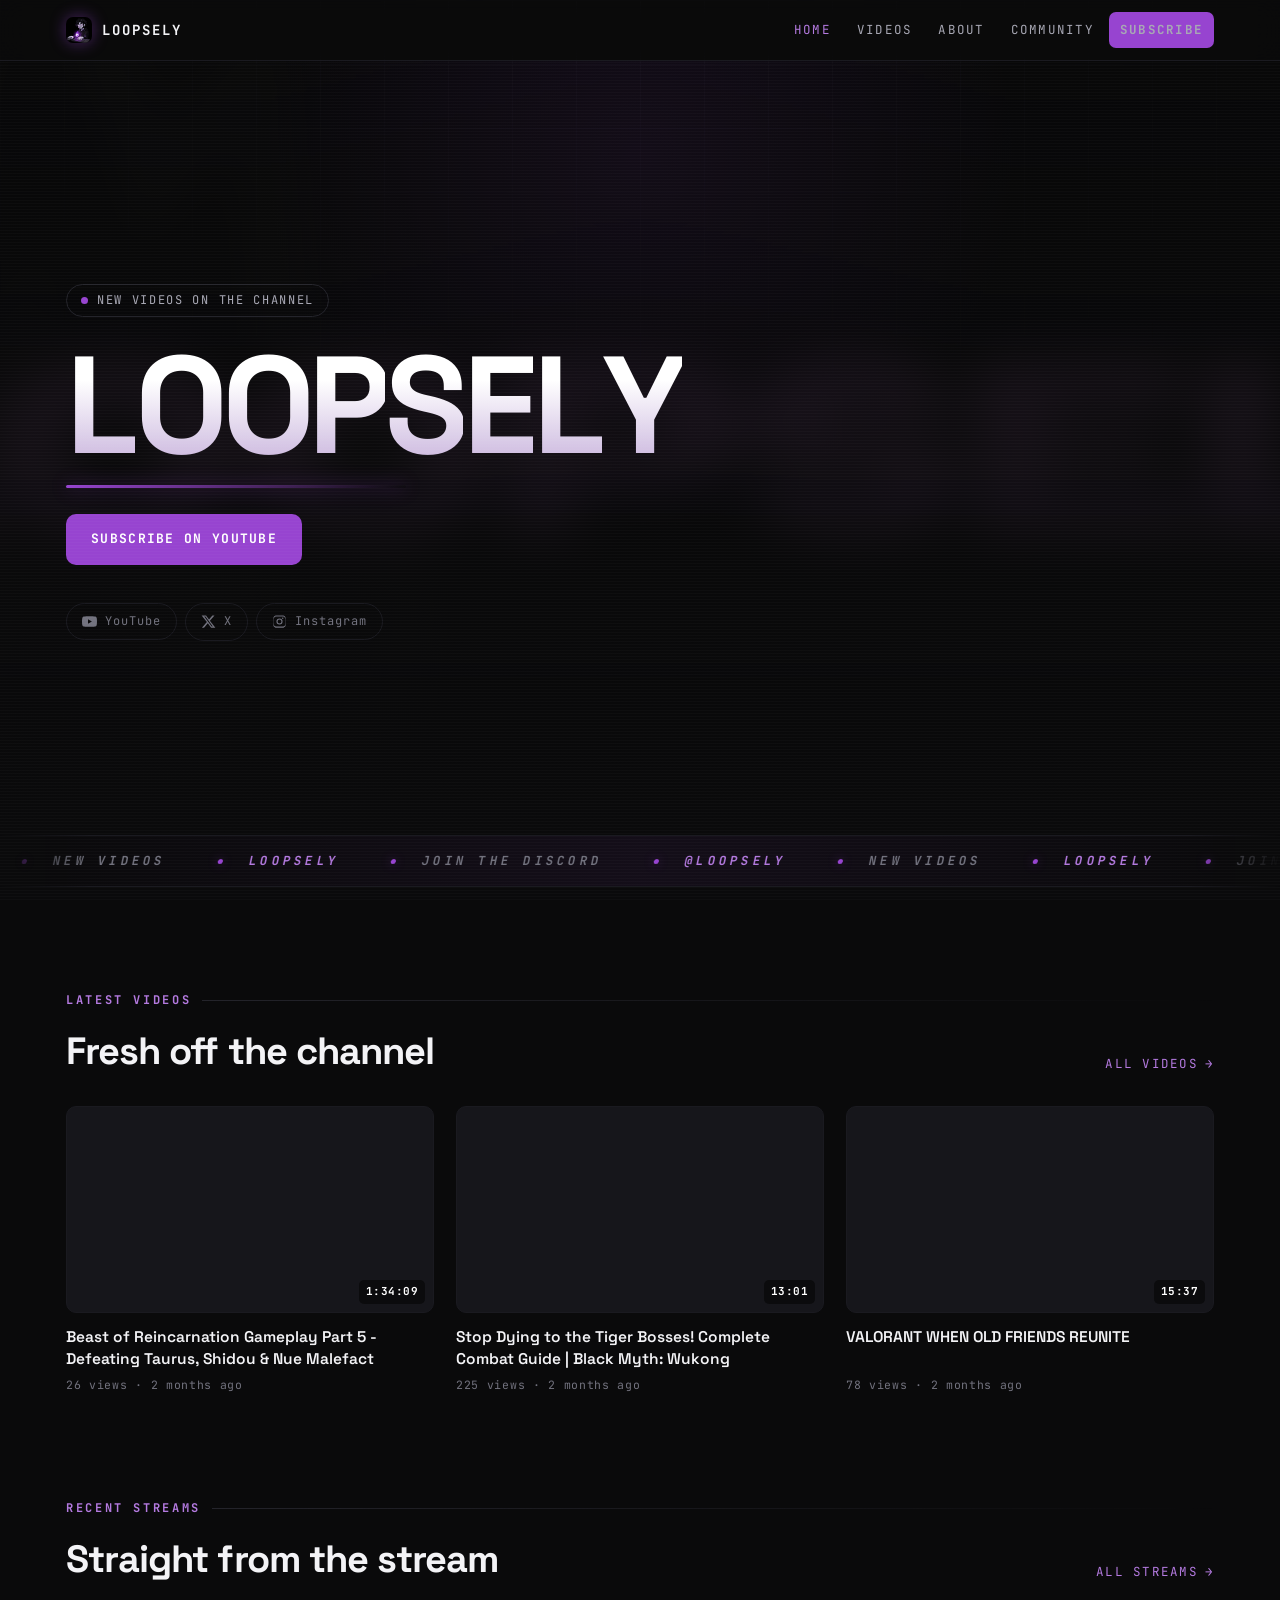
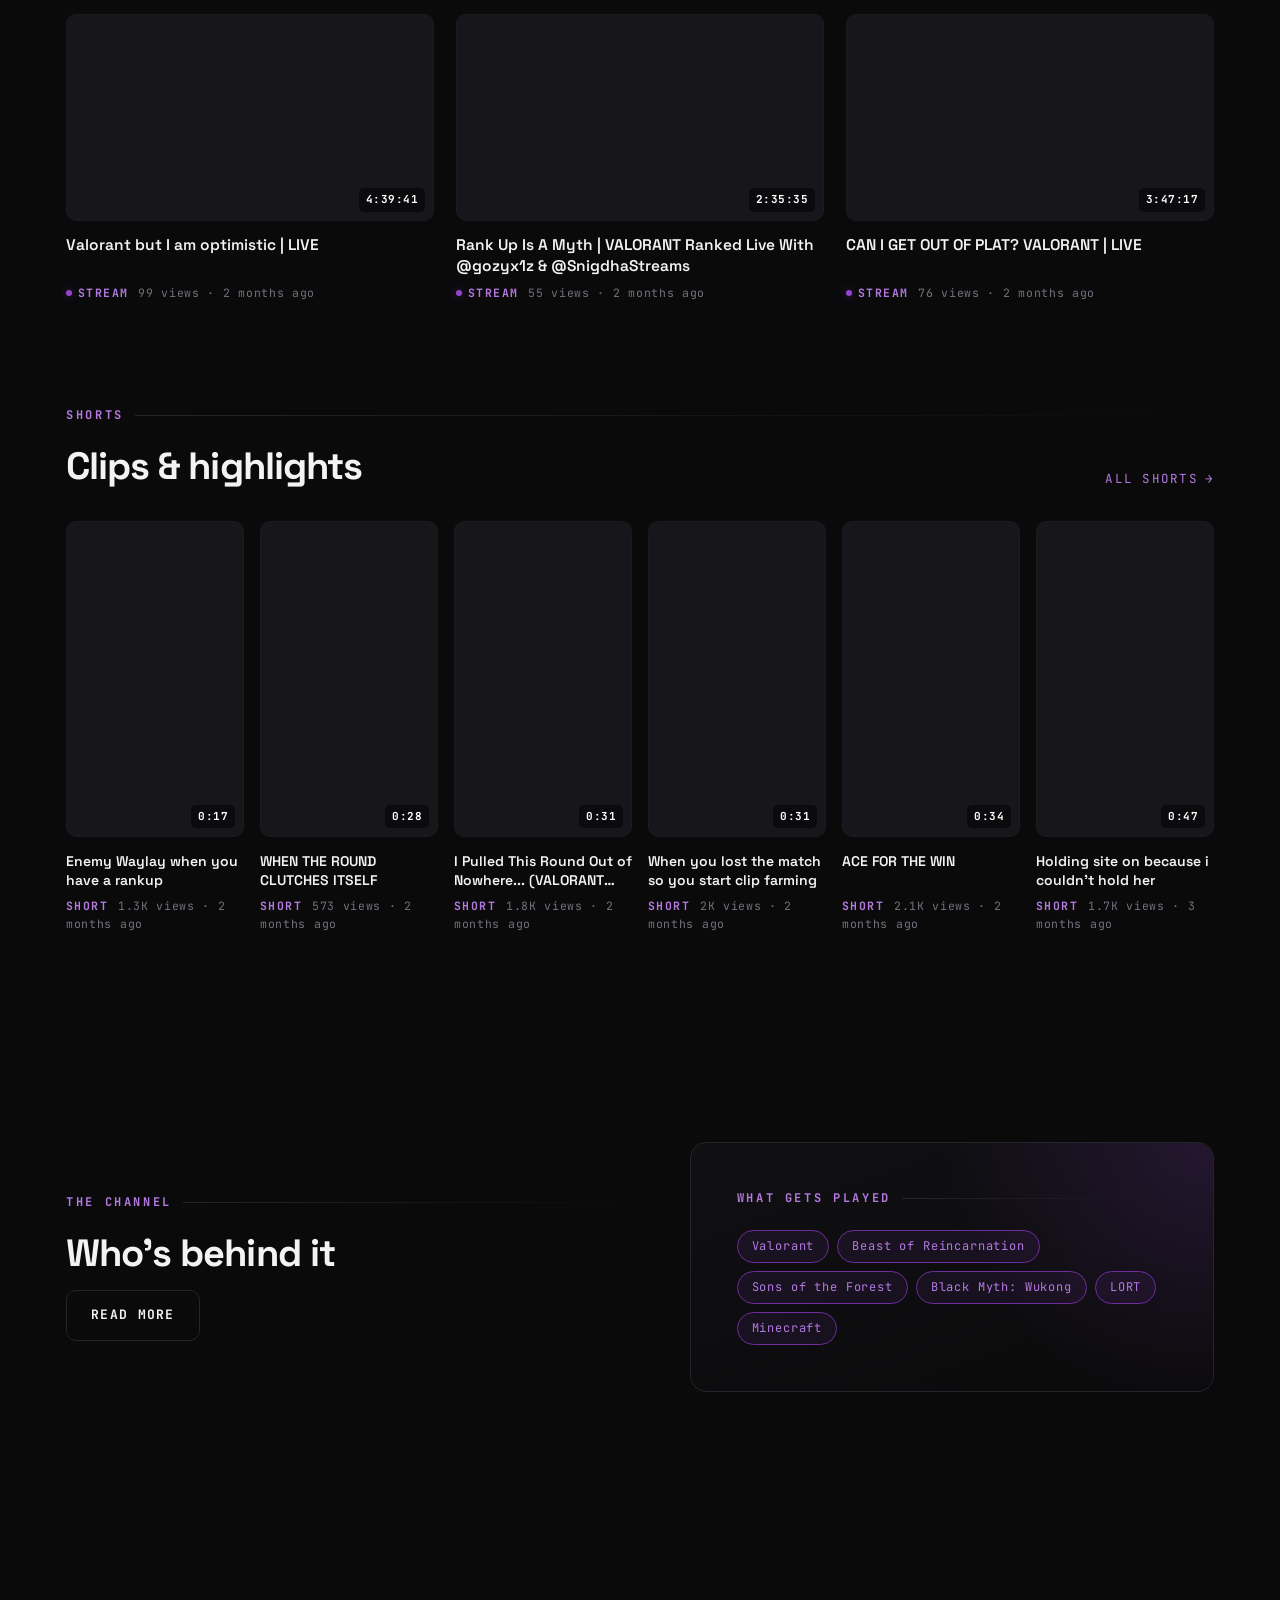
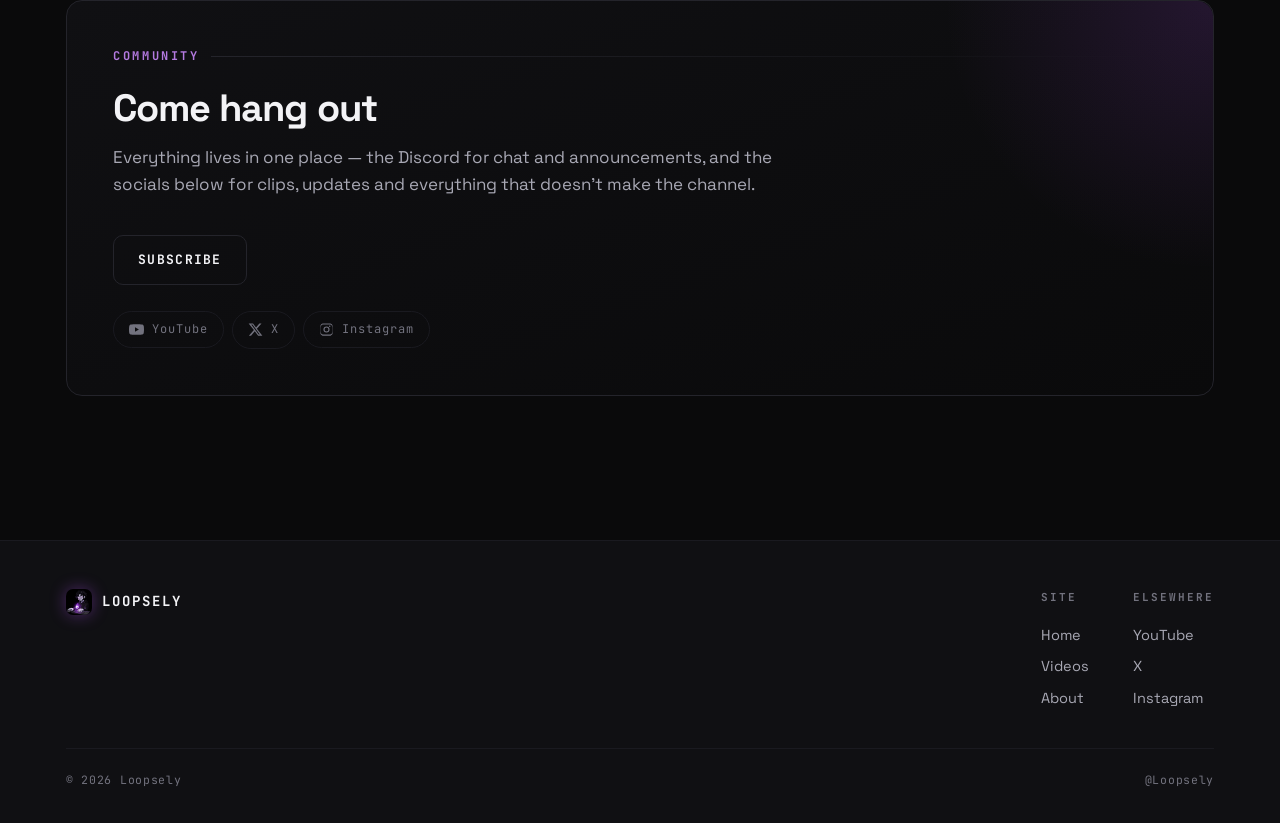
==== index.html @ a68c4926 "Initial site: Loopsely creator homepage Static GitHub Pages site for the Loopsely YouTube channel. P" ====
<!doctype html>
<html lang="en">
<head>
<script>(function(r){r.classList.add("js");try{if(!sessionStorage.getItem("booted")&&!matchMedia("(prefers-reduced-motion: reduce)").matches){r.classList.add("booting");setTimeout(function(){r.classList.remove("booting")},3500);}}catch(e){}})(document.documentElement);</script>
<meta charset="utf-8">
<meta name="viewport" content="width=device-width, initial-scale=1">
<title>Loopsely</title>
<meta name="description" content="Official home of Loopsely - videos, Discord, and everything else in one place.">
<meta name="theme-color" content="#0a0a0b">

<meta property="og:type" content="website">
<meta property="og:title" content="Loopsely">
<meta property="og:description" content="Official home of Loopsely - videos, Discord, and everything else in one place.">
<meta property="og:image" content="assets/img/og.jpg">
<meta name="twitter:card" content="summary_large_image">
<meta name="twitter:site" content="@loopsely">

<link rel="icon" href="assets/img/logo.jpg">
<link rel="preconnect" href="https://fonts.googleapis.com">
<link rel="preconnect" href="https://fonts.gstatic.com" crossorigin>
<link rel="stylesheet" href="https://fonts.googleapis.com/css2?family=JetBrains+Mono:wght@400;700&family=Space+Grotesk:wght@400;500;700&display=swap">
<link rel="stylesheet" href="assets/css/style.css">
<link rel="stylesheet" href="assets/css/motion.css">
</head>
<body>

<a class="skip" href="#main">Skip to content</a>
<div class="progress" aria-hidden="true"></div>
<div class="noise" aria-hidden="true"></div>
<div class="grid-bg" aria-hidden="true"></div>

<header class="nav">
  <div class="nav-in">
    <a class="brand" href="index.html">
      <span class="brand-mark" data-logo="assets/img/logo" aria-hidden="true"></span>
      <span data-site="name">Loopsely</span>
    </a>
    <button class="nav-toggle" aria-expanded="false" aria-controls="navlinks">MENU</button>
    <nav class="nav-links" id="navlinks" aria-label="Main">
      <a href="index.html" aria-current="page">Home</a>
      <a href="videos.html">Videos</a>
      <a href="about.html">About</a>
      <a href="#community">Community</a>
      <a class="nav-cta" data-site="links.youtube" href="#" target="_blank" rel="noopener">Subscribe</a>
    </nav>
  </div>
</header>

<main id="main">

  <!-- ================= HERO ================= -->
  <section class="hero">
    <div class="hero-bg" data-banner="assets/img/banner" aria-hidden="true"></div>
    <div class="hero-glow" aria-hidden="true"></div>
    <div class="wrap hero-in">
      <p class="status"><span class="dot" aria-hidden="true"></span> New videos on the channel</p>
      <h1 class="wordmark" data-site="name">Loopsely</h1>
      <div class="wordmark-rule" aria-hidden="true"></div>
      <p class="hero-tag" data-site="tagline"></p>

      <div class="btn-row">
        <a class="btn btn-fill" data-site="links.youtube" href="#" target="_blank" rel="noopener">Subscribe on YouTube</a>
        <a class="btn btn-ghost" data-site="links.discord" href="#" target="_blank" rel="noopener" data-needs-discord>Join the Discord</a>
      </div>

      <div class="socials" data-socials aria-label="Social links"></div>
    </div>
  </section>

  <!-- ================= TICKER ================= -->
  <div class="marquee" data-marquee></div>

  <!-- ================= SHELVES ================= -->
  <section id="videos" class="rv">
    <div class="wrap">
      <p class="eyebrow">Latest videos</p>
      <div class="sec-head">
        <h2>Fresh off the channel</h2>
        <a class="link-more" href="videos.html#videos">All videos <span>&rarr;</span></a>
      </div>
      <div class="vgrid" data-videos data-type="video" data-limit="3"></div>
    </div>
  </section>

  <section id="streams" class="rv shelf">
    <div class="wrap">
      <p class="eyebrow">Recent streams</p>
      <div class="sec-head">
        <h2>Straight from the stream</h2>
        <a class="link-more" href="videos.html#streams">All streams <span>&rarr;</span></a>
      </div>
      <div class="vgrid" data-videos data-type="live" data-limit="3"></div>
    </div>
  </section>

  <section id="shorts" class="rv shelf">
    <div class="wrap">
      <p class="eyebrow">Shorts</p>
      <div class="sec-head">
        <h2>Clips &amp; highlights</h2>
        <a class="link-more" href="videos.html#shorts">All shorts <span>&rarr;</span></a>
      </div>
      <div class="vgrid tall" data-videos data-type="short" data-limit="6"></div>
    </div>
  </section>

  <!-- ================= ABOUT TEASER ================= -->
  <section id="about" class="rv">
    <div class="wrap two-col">
      <div>
        <p class="eyebrow">The channel</p>
        <h2>Who&rsquo;s behind it</h2>
        <p class="lede" data-site="blurb"></p>
        <a class="btn btn-ghost" href="about.html">Read more</a>
      </div>
      <div class="panel" data-games-section>
        <p class="eyebrow">What gets played</p>
        <ul class="tags" data-games></ul>
      </div>
    </div>
  </section>

  <!-- ================= COMMUNITY ================= -->
  <section id="community" class="rv">
    <div class="wrap">
      <div class="panel">
        <p class="eyebrow">Community</p>
        <h2>Come hang out</h2>
        <p class="lede">
          Everything lives in one place &mdash; the Discord for chat and announcements,
          and the socials below for clips, updates and everything that doesn&rsquo;t make the channel.
        </p>
        <div class="btn-row" style="margin-bottom:26px">
          <a class="btn btn-fill" data-site="links.discord" href="#" target="_blank" rel="noopener" data-needs-discord>Join the Discord</a>
          <a class="btn btn-ghost" data-site="links.youtube" href="#" target="_blank" rel="noopener">Subscribe</a>
        </div>
        <div class="socials" data-socials aria-label="Social links"></div>
      </div>
    </div>
  </section>

  <!-- ================= BUSINESS ================= -->
  <section id="contact" class="rv" data-needs-email>
    <div class="wrap">
      <p class="eyebrow">Business</p>
      <h2>Work together</h2>
      <p class="lede">
        For sponsorships, brand partnerships and other business enquiries, email directly.
        A full media kit is available on request.
      </p>
      <p><a class="mailto" data-mailto href="#">email</a></p>
    </div>
  </section>

</main>

<footer>
  <div class="wrap">
    <div class="foot-grid">
      <div class="foot-brand">
        <a class="brand" href="index.html">
          <span class="brand-mark" data-logo="assets/img/logo" aria-hidden="true"></span>
          <span data-site="name">Loopsely</span>
        </a>
        <p data-site="tagline"></p>
      </div>
      <nav class="foot-nav" aria-label="Footer">
        <div class="foot-col">
          <h3>Site</h3>
          <a href="index.html">Home</a>
          <a href="videos.html">Videos</a>
          <a href="about.html">About</a>
        </div>
        <div class="foot-col">
          <h3>Elsewhere</h3>
          <a data-site="links.youtube" href="#" target="_blank" rel="noopener">YouTube</a>
          <a data-site="links.x" href="#" target="_blank" rel="noopener">X</a>
          <a data-site="links.instagram" href="#" target="_blank" rel="noopener">Instagram</a>
          <a data-site="links.discord" href="#" target="_blank" rel="noopener" data-needs-discord>Discord</a>
        </div>
      </nav>
    </div>
    <div class="foot-bot">
      <span>&copy; <span id="yr">2026</span> <span data-site="name">Loopsely</span></span>
      <span data-site="handle">@Loopsely</span>
    </div>
  </div>
</footer>

<script src="assets/js/config.js"></script>
<script src="assets/js/main.js"></script>
<script src="assets/js/motion.js"></script>
<script>document.getElementById("yr").textContent = new Date().getFullYear();</script>
</body>
</html>
---- assets/css/style.css ----
/* ============================================================
   LOOPSELY - dark neon arcade
   Base #0a0a0b | Brand #9744d0 | Text-accent #b47ae0
   ============================================================ */

:root{
  --bg:        #0a0a0b;
  --bg-1:      #101013;
  --bg-2:      #16161b;
  --line:      #24242b;
  --line-soft: #1a1a20;

  --txt:       #f3f3f6;
  --txt-mid:   #a8a8b4;
  --txt-dim:   #72727e;

  /* Brand purple. 4.05:1 on black - fills, borders, glow, DISPLAY TYPE ONLY. */
  --accent:    #9744d0;
  /* Lifted tint. 6.8:1 on black - links, labels, any text under 24px. */
  --accent-lt: #b47ae0;
  --accent-dk: #6d2d9b;
  --glow:      rgba(151, 68, 208, .45);
  --glow-soft: rgba(151, 68, 208, .14);

  --mono: "JetBrains Mono", ui-monospace, "SF Mono", Menlo, monospace;
  --disp: "Space Grotesk", system-ui, -apple-system, sans-serif;

  --gutter: 16px;
  --maxw: 1180px;
  --r: 10px;
  --ease: cubic-bezier(.22,.61,.36,1);
}

*,*::before,*::after{ box-sizing:border-box; }
/* Author display rules (.btn is inline-flex) otherwise beat the UA [hidden] style. */
[hidden]{ display:none !important; }

html{ -webkit-text-size-adjust:100%; scroll-behavior:smooth; }
@media (prefers-reduced-motion: reduce){
  html{ scroll-behavior:auto; }
  *,*::before,*::after{ animation-duration:.001ms !important; transition-duration:.001ms !important; }
}

body{
  margin:0;
  background:var(--bg);
  color:var(--txt);
  font-family:var(--disp);
  font-size:16px;
  line-height:1.6;
  -webkit-font-smoothing:antialiased;
  overflow-x:hidden;
}

img{ max-width:100%; display:block; }
a{ color:var(--accent-lt); text-decoration:none; }
a:hover{ color:#cfa3ef; }

:focus-visible{
  outline:2px solid var(--accent-lt);
  outline-offset:3px;
  border-radius:3px;
}

.wrap{ width:100%; max-width:var(--maxw); margin-inline:auto; padding-inline:var(--gutter); }
.sr{ position:absolute; width:1px; height:1px; padding:0; margin:-1px; overflow:hidden; clip:rect(0 0 0 0); white-space:nowrap; border:0; }

.skip{
  position:absolute; left:var(--gutter); top:-60px; z-index:200;
  background:var(--accent); color:#fff; padding:10px 16px; border-radius:var(--r);
  font-family:var(--mono); font-size:13px; transition:top .18s var(--ease);
}
.skip:focus{ top:12px; color:#fff; }

/* ---------- ambient grid ---------- */
.grid-bg{
  position:fixed; inset:0; z-index:0; pointer-events:none;
  background-image:
    linear-gradient(to right,  var(--line-soft) 1px, transparent 1px),
    linear-gradient(to bottom, var(--line-soft) 1px, transparent 1px);
  background-size:64px 64px;
  -webkit-mask-image:radial-gradient(ellipse 90% 60% at 50% 0%, #000 0%, transparent 78%);
          mask-image:radial-gradient(ellipse 90% 60% at 50% 0%, #000 0%, transparent 78%);
  opacity:.75;
}

/* ---------- nav ---------- */
.nav{
  position:sticky; top:0; z-index:100;
  background:rgba(10,10,11,.72);
  backdrop-filter:blur(14px); -webkit-backdrop-filter:blur(14px);
  border-bottom:1px solid var(--line-soft);
}
.nav-in{
  display:flex; align-items:center; gap:20px;
  height:60px;
  width:100%; max-width:var(--maxw); margin-inline:auto; padding-inline:var(--gutter);
}
.brand{
  display:flex; align-items:center; gap:10px;
  font-family:var(--mono); font-size:14px; font-weight:700;
  letter-spacing:.14em; text-transform:uppercase;
  color:var(--txt); margin-right:auto; white-space:nowrap;
}
.brand:hover{ color:var(--txt); }
.brand-mark{
  width:26px; height:26px; border-radius:7px; flex:none;
  background:var(--accent);
  box-shadow:0 0 16px var(--glow);
  object-fit:cover;
}
.nav-links{ display:flex; align-items:center; gap:4px; }
.nav-links a{
  font-family:var(--mono); font-size:12.5px; letter-spacing:.1em; text-transform:uppercase;
  color:var(--txt-mid); padding:8px 11px; border-radius:7px;
  transition:color .16s var(--ease), background .16s var(--ease);
}
.nav-links a:hover{ color:var(--txt); background:var(--bg-2); }
.nav-links a[aria-current="page"]{ color:var(--accent-lt); }

.nav-cta{
  font-family:var(--mono); font-size:12px; font-weight:700;
  letter-spacing:.1em; text-transform:uppercase;
  padding:9px 15px; border-radius:7px;
  background:var(--accent); color:#fff;
  transition:box-shadow .2s var(--ease), transform .2s var(--ease);
}
.nav-cta:hover{ color:#fff; box-shadow:0 0 22px var(--glow); transform:translateY(-1px); }

.nav-toggle{
  display:none; background:none; border:1px solid var(--line);
  color:var(--txt); border-radius:7px; padding:7px 10px; cursor:pointer;
  font-family:var(--mono); font-size:13px;
}

@media (max-width:760px){
  .nav-toggle{ display:block; }
  .nav-links{
    position:absolute; top:60px; left:0; right:0;
    flex-direction:column; align-items:stretch; gap:0;
    background:rgba(10,10,11,.97);
    backdrop-filter:blur(14px); -webkit-backdrop-filter:blur(14px);
    border-bottom:1px solid var(--line);
    padding:8px var(--gutter) 16px;
  }
  .nav-links[hidden]{ display:none; }
  .nav-links a{ padding:13px 4px; border-bottom:1px solid var(--line-soft); border-radius:0; }
  .nav-cta{ margin-top:12px; text-align:center; border-radius:var(--r); padding:13px; }
}

/* ---------- main ---------- */
main{ position:relative; z-index:1; }
section{ padding-block:clamp(56px, 9vw, 104px); }

.eyebrow{
  font-family:var(--mono); font-size:12px; font-weight:700;
  letter-spacing:.22em; text-transform:uppercase;
  color:var(--accent-lt);
  display:flex; align-items:center; gap:11px; margin:0 0 20px;
}
.eyebrow::after{ content:""; height:1px; flex:1; background:linear-gradient(90deg, var(--line), transparent); }

h2{
  font-size:clamp(26px, 4vw, 38px); font-weight:700;
  letter-spacing:-.025em; line-height:1.15; margin:0 0 14px;
}
.lede{ color:var(--txt-mid); font-size:17px; max-width:62ch; margin:0 0 36px; }

/* ---------- hero ---------- */
.hero{
  position:relative;
  min-height:clamp(560px, 86vh, 820px);
  display:flex; align-items:center;
  padding-block:80px 64px;
  overflow:hidden;
}
.hero-bg{
  position:absolute; inset:0; z-index:0;
  background-size:cover; background-position:center top;
  opacity:0;
  /* The supplied banner is a wide 1280x211 crop, so it upscales hard to fill a
     tall hero. Blur + scale turns that into a deliberate atmospheric wash
     rather than a visibly stretched image. Harmless on a full-res banner too. */
  filter:saturate(.7) contrast(1.05) blur(22px);
  transform:scale(1.12);
  transition:opacity .8s var(--ease);
}
.hero-bg.on{ opacity:.3; }
/* Scrim sits on .hero, not inside .hero-bg - otherwise it inherits the blur. */
.hero::after{
  content:""; position:absolute; inset:0; z-index:1; pointer-events:none;
  background:linear-gradient(180deg, rgba(10,10,11,.4) 0%, rgba(10,10,11,.72) 55%, var(--bg) 100%);
}
.hero-glow{
  position:absolute; z-index:0; pointer-events:none;
  width:min(860px, 130vw); aspect-ratio:1;
  left:50%; top:-32%; transform:translateX(-50%);
  background:radial-gradient(circle, var(--glow-soft) 0%, transparent 62%);
}
.hero-in{ position:relative; z-index:2; width:100%; }

.status{
  display:inline-flex; align-items:center; gap:9px;
  font-family:var(--mono); font-size:12px; letter-spacing:.14em; text-transform:uppercase;
  color:var(--txt-mid);
  border:1px solid var(--line); border-radius:999px;
  padding:6px 14px; margin-bottom:26px;
}
.dot{
  width:7px; height:7px; border-radius:50%; background:var(--accent);
  box-shadow:0 0 0 0 var(--glow); animation:pulse 2.4s infinite;
}
@keyframes pulse{
  0%{ box-shadow:0 0 0 0 var(--glow); }
  70%{ box-shadow:0 0 0 9px rgba(151,68,208,0); }
  100%{ box-shadow:0 0 0 0 rgba(151,68,208,0); }
}

.wordmark{
  font-size:clamp(50px, 13vw, 138px);
  font-weight:700; line-height:.9;
  letter-spacing:-.045em;
  margin:0; text-transform:uppercase;
  background:linear-gradient(180deg, #fff 30%, #c9b4dd 100%);
  -webkit-background-clip:text; background-clip:text;
  color:transparent;
}
.wordmark-rule{
  width:clamp(160px, 34vw, 340px); height:3px; margin:18px 0 26px;
  background:linear-gradient(90deg, var(--accent), transparent);
  box-shadow:0 0 18px var(--glow);
  border-radius:2px;
}
.hero-tag{
  font-size:clamp(17px, 2.4vw, 22px);
  color:var(--txt-mid); max-width:46ch; margin:0 0 34px;
}

.btn-row{ display:flex; flex-wrap:wrap; gap:12px; margin-bottom:38px; }
.btn{
  display:inline-flex; align-items:center; gap:9px;
  font-family:var(--mono); font-size:13px; font-weight:700;
  letter-spacing:.1em; text-transform:uppercase;
  padding:14px 24px; border-radius:var(--r);
  border:1px solid transparent; cursor:pointer;
  transition:transform .2s var(--ease), box-shadow .2s var(--ease), background .2s var(--ease), border-color .2s var(--ease);
}
.btn-fill{ background:var(--accent); color:#fff; box-shadow:0 0 0 rgba(151,68,208,0); }
.btn-fill:hover{ color:#fff; transform:translateY(-2px); box-shadow:0 8px 30px var(--glow); }
.btn-ghost{ background:transparent; color:var(--txt); border-color:var(--line); }
.btn-ghost:hover{ color:var(--txt); border-color:var(--accent); background:rgba(151,68,208,.08); transform:translateY(-2px); }

.socials{ display:flex; flex-wrap:wrap; align-items:center; gap:8px; }
.social{
  display:inline-flex; align-items:center; gap:8px;
  font-family:var(--mono); font-size:12px; letter-spacing:.08em;
  color:var(--txt-dim);
  border:1px solid var(--line-soft); border-radius:999px;
  padding:8px 15px;
  transition:color .16s var(--ease), border-color .16s var(--ease), background .16s var(--ease);
}
.social:hover{ color:var(--accent-lt); border-color:var(--accent-dk); background:rgba(151,68,208,.07); }
.social svg{ width:15px; height:15px; fill:currentColor; flex:none; }

/* ---------- video grid ---------- */
.sec-head{ display:flex; align-items:flex-end; justify-content:space-between; gap:20px; flex-wrap:wrap; margin-bottom:32px; }
.sec-head h2{ margin:0; }
.link-more{
  font-family:var(--mono); font-size:12.5px; letter-spacing:.1em; text-transform:uppercase;
  display:inline-flex; align-items:center; gap:7px; white-space:nowrap;
}
.link-more span{ transition:transform .2s var(--ease); display:inline-block; }
.link-more:hover span{ transform:translateX(4px); }

.vgrid{
  display:grid; gap:26px 22px;
  grid-template-columns:repeat(auto-fill, minmax(290px, 1fr));
}
.vcard{ display:flex; flex-direction:column; color:inherit; }
.vcard:hover{ color:inherit; }
.vthumb{
  position:relative; aspect-ratio:16/9; overflow:hidden;
  border-radius:var(--r);
  background:var(--bg-2);
  border:1px solid var(--line-soft);
  transition:border-color .22s var(--ease), box-shadow .22s var(--ease), transform .22s var(--ease);
}
.vthumb img{ width:100%; height:100%; object-fit:cover; transition:transform .5s var(--ease), opacity .3s var(--ease); }
.vcard:hover .vthumb{ border-color:var(--accent-dk); box-shadow:0 10px 38px rgba(0,0,0,.6), 0 0 22px var(--glow-soft); transform:translateY(-3px); }
.vcard:hover .vthumb img{ transform:scale(1.045); }

.vplay{
  position:absolute; inset:0; display:grid; place-items:center;
  background:linear-gradient(180deg, transparent 40%, rgba(10,10,11,.5) 100%);
  opacity:0; transition:opacity .22s var(--ease);
}
.vcard:hover .vplay, .vcard:focus-visible .vplay{ opacity:1; }
.vplay i{
  width:52px; height:52px; border-radius:50%;
  background:var(--accent); box-shadow:0 0 26px var(--glow);
  display:grid; place-items:center;
}
.vplay i::after{
  content:""; width:0; height:0; margin-left:4px;
  border-left:15px solid #fff;
  border-top:9px solid transparent; border-bottom:9px solid transparent;
}

.vtitle{
  font-size:15.5px; font-weight:600; line-height:1.4;
  margin:14px 0 6px;
  display:-webkit-box; -webkit-line-clamp:2; -webkit-box-orient:vertical; overflow:hidden;
  transition:color .16s var(--ease);
}
.vcard:hover .vtitle{ color:var(--accent-lt); }
.vmeta{ font-family:var(--mono); font-size:11.5px; letter-spacing:.06em; color:var(--txt-dim); margin-top:auto; }

/* skeleton + empty */
.skel .vthumb{ background:linear-gradient(100deg, var(--bg-2) 20%, #1e1e25 40%, var(--bg-2) 60%); background-size:220% 100%; animation:shimmer 1.4s infinite linear; }
.skel .vtitle{ height:14px; border-radius:4px; background:var(--bg-2); margin-bottom:8px; }
.skel .vmeta{ height:11px; width:45%; border-radius:4px; background:var(--bg-2); }
@keyframes shimmer{ to{ background-position:-220% 0; } }

.notice{
  border:1px dashed var(--line); border-radius:var(--r);
  padding:32px 24px; text-align:center;
  color:var(--txt-dim); font-family:var(--mono); font-size:13px; line-height:1.8;
  grid-column:1/-1;
}
.notice a{ color:var(--accent-lt); }

/* ---------- filter bar ---------- */
.filter{ display:flex; gap:12px; flex-wrap:wrap; align-items:center; margin-bottom:30px; }
.filter input{
  flex:1; min-width:220px;
  background:var(--bg-1); border:1px solid var(--line); border-radius:var(--r);
  color:var(--txt); font-family:var(--mono); font-size:13.5px;
  padding:12px 15px;
  transition:border-color .16s var(--ease), box-shadow .16s var(--ease);
}
.filter input::placeholder{ color:var(--txt-dim); }
.filter input:focus{ outline:none; border-color:var(--accent); box-shadow:0 0 0 3px rgba(151,68,208,.16); }
.count{ font-family:var(--mono); font-size:12px; letter-spacing:.08em; color:var(--txt-dim); text-transform:uppercase; }

/* ---------- panels ---------- */
.two-col{ display:grid; gap:44px; grid-template-columns:1.05fr .95fr; align-items:center; }
@media (max-width:840px){ .two-col{ grid-template-columns:1fr; gap:32px; } }

.panel{
  position:relative; overflow:hidden;
  background:linear-gradient(160deg, var(--bg-1), var(--bg));
  border:1px solid var(--line); border-radius:16px;
  padding:clamp(28px, 4vw, 46px);
}
.panel::before{
  content:""; position:absolute; top:-90px; right:-90px;
  width:280px; height:280px; border-radius:50%;
  background:radial-gradient(circle, var(--glow-soft), transparent 68%);
  pointer-events:none;
}
.panel > *{ position:relative; }

.tags{ display:flex; flex-wrap:wrap; gap:8px; margin:22px 0 0; padding:0; list-style:none; }
.tags li{
  font-family:var(--mono); font-size:12px; letter-spacing:.07em;
  color:var(--accent-lt);
  border:1px solid var(--accent-dk); border-radius:999px;
  padding:6px 14px; background:rgba(151,68,208,.08);
}

.stack{ display:flex; flex-direction:column; gap:12px; align-items:flex-start; }
.body-copy p{ color:var(--txt-mid); font-size:16.5px; }
.body-copy p:first-child{ margin-top:0; }

.mailto{
  font-family:var(--mono); font-size:clamp(15px, 2.6vw, 21px);
  color:var(--accent-lt); word-break:break-all;
}

/* ---------- footer ---------- */
footer{
  border-top:1px solid var(--line-soft);
  background:var(--bg-1);
  padding-block:48px 34px; margin-top:40px;
  position:relative; z-index:1;
}
.foot-grid{ display:flex; justify-content:space-between; gap:30px; flex-wrap:wrap; margin-bottom:34px; }
.foot-brand{ max-width:300px; }
.foot-brand p{ color:var(--txt-dim); font-size:14px; margin:12px 0 0; }
.foot-nav{ display:flex; gap:44px; flex-wrap:wrap; }
.foot-col h3{
  font-family:var(--mono); font-size:11px; font-weight:700;
  letter-spacing:.18em; text-transform:uppercase;
  color:var(--txt-dim); margin:0 0 14px;
}
.foot-col a{ display:block; color:var(--txt-mid); font-size:14.5px; padding:4px 0; }
.foot-col a:hover{ color:var(--accent-lt); }
.foot-bot{
  border-top:1px solid var(--line-soft); padding-top:22px;
  display:flex; justify-content:space-between; gap:14px; flex-wrap:wrap;
  font-family:var(--mono); font-size:11.5px; letter-spacing:.06em; color:var(--txt-dim);
}

/* ---------- video types ---------- */
.vdur{
  position:absolute; right:8px; bottom:8px; z-index:4;
  font-family:var(--mono); font-size:11px; font-weight:700; letter-spacing:.04em;
  padding:3px 7px; border-radius:5px;
  background:rgba(10,10,11,.85); color:#fff;
  pointer-events:none;
}
.vtype{
  font-weight:700; letter-spacing:.12em; text-transform:uppercase;
  color:var(--accent-lt); margin-right:10px;
}
.vtype-live::before{
  content:""; display:inline-block; width:6px; height:6px; border-radius:50%;
  background:var(--accent); box-shadow:0 0 8px var(--glow);
  margin-right:6px; vertical-align:1px;
}

/* Shorts: tall 9:16 cards. YouTube's Shorts thumbnails are 16:9 with the
   vertical frame centred and blurred fill either side, so a centred cover
   crop recovers exactly the original vertical image. */
.vgrid.tall{ grid-template-columns:repeat(auto-fill, minmax(160px, 1fr)); gap:24px 16px; }
.vgrid.tall .vthumb{ aspect-ratio:9/16; }
.vgrid.tall .vthumb img{ object-position:50% 50%; }
.vgrid.tall .vtitle{ font-size:14px; }

/* consecutive home shelves sit closer than full sections */
section.shelf{ padding-top:0; }

/* ---------- archive tabs ---------- */
.tabs{ display:flex; flex-wrap:wrap; gap:8px; margin-bottom:16px; }
.tab{
  display:inline-flex; align-items:center; gap:9px;
  font-family:var(--mono); font-size:12px; font-weight:700;
  letter-spacing:.12em; text-transform:uppercase;
  color:var(--txt-mid); background:var(--bg-1);
  border:1px solid var(--line); border-radius:999px;
  padding:9px 16px; cursor:pointer;
  transition:color .16s var(--ease), border-color .16s var(--ease), background .16s var(--ease), box-shadow .2s var(--ease);
}
.tab:hover{ color:var(--txt); border-color:var(--accent-dk); }
.tab[aria-pressed="true"]{
  color:#fff; background:var(--accent); border-color:var(--accent);
  box-shadow:0 0 18px var(--glow-soft);
}
.tab-n{ font-weight:400; opacity:.75; }
---- assets/css/motion.css ----
/* ============================================================
   LOOPSELY - motion layer
   Loads AFTER style.css. Delete the <link> to this file and the
   site still works, just static.

   Everything here is transform/opacity/filter only, gated behind
   .js (so no-JS never hides content) and killed wholesale by
   prefers-reduced-motion at the bottom.
   ============================================================ */

/* Without JS, nothing is allowed to stay hidden. */
html:not(.js) .scr,
html:not(.js) .hero-in > *{ opacity:1 !important; transform:none !important; filter:none !important; }

@keyframes up   { from{ opacity:0; transform:translateY(22px); } to{ opacity:1; transform:none; } }
@keyframes ch-in{ to{ opacity:1; transform:none; filter:blur(0); } }

/* ============================================================
   1. Cross-document view transitions
   Chromium + Safari 18.2+. Elsewhere the at-rule is ignored and
   navigation just works normally.
   ============================================================ */
@view-transition{ navigation:auto; }

::view-transition-old(root){ animation:vt-out .22s var(--ease) both; }
::view-transition-new(root){ animation:vt-in  .34s var(--ease) both; }
@keyframes vt-out{ to  { opacity:0; transform:translateY(-10px); } }
@keyframes vt-in { from{ opacity:0; transform:translateY(14px);  } }

/* The chrome stays put while the body swaps underneath it. */
.nav   { view-transition-name:site-nav; }
footer { view-transition-name:site-foot; }

/* ============================================================
   2. Scroll progress rail
   Pure CSS where scroll() is supported; motion.js drives it otherwise.
   ============================================================ */
.progress{
  position:fixed; inset:0 0 auto 0; height:2px; z-index:150;
  transform:scaleX(0); transform-origin:0 50%;
  background:linear-gradient(90deg, var(--accent), var(--accent-lt));
  box-shadow:0 0 12px var(--glow);
  pointer-events:none;
}
@supports (animation-timeline: scroll()){
  .progress{ animation:prog linear both; animation-timeline:scroll(root block); }
  @keyframes prog{ from{ transform:scaleX(0); } to{ transform:scaleX(1); } }
}

/* ============================================================
   3. Nav condenses as you leave the hero
   ============================================================ */
@supports (animation-timeline: scroll()){
  .nav{
    animation:nav-solid linear both;
    animation-timeline:scroll(root block);
    animation-range:0 180px;
  }
  @keyframes nav-solid{
    to{
      background:rgba(10,10,11,.93);
      border-bottom-color:var(--line);
      box-shadow:0 12px 34px rgba(0,0,0,.55);
    }
  }
}

/* ============================================================
   4. Two-way scroll animation
   Blocks rise in from below when scrolling down, drift out the
   top as they leave, and do the exact reverse on the way back up.
   motion.js tags the blocks with .scr.

   Native path: two scroll-driven animations on the element's own
   view() timeline - one scrubbed over its entry, one over its
   exit. The exit one only fills forwards, so it stays out of the
   way until the element actually starts leaving.
   ============================================================ */
@keyframes scr-in {
  from{ opacity:0; transform:translateY(56px) scale(.96); filter:blur(8px); }
  to  { opacity:1; transform:none;                        filter:none; }
}
@keyframes scr-out{
  from{ opacity:1; transform:none;                         filter:none; }
  to  { opacity:0; transform:translateY(-44px) scale(.97); filter:blur(8px); }
}

html.sda .scr{
  animation:scr-in linear both, scr-out linear forwards;
  animation-timeline:view(), view();
  animation-range:entry 0% entry 90%, exit 10% exit 100%;
}

/* Fallback path (no scroll-driven support): IntersectionObserver
   toggles classes both ways, and knows which edge the element
   left from, so it exits up or down correctly. */
html.js:not(.sda) .scr{
  opacity:0; transform:translateY(56px) scale(.96);
  transition:opacity .7s var(--ease), transform .7s var(--ease);
  transition-delay:calc(var(--d, 0) * 70ms);
}
html.js:not(.sda) .scr.above{ transform:translateY(-44px) scale(.97); }
html.js:not(.sda) .scr.in   { opacity:1; transform:none; }

/* ---------- hero parallax-out ----------
   As the hero scrolls away the content drifts slower than the page,
   shrinks and fades; the backdrop sinks. Scroll back up and it
   reassembles. Named timeline so children can read the hero's. */
@supports (animation-timeline: view()){
  html.js .hero{ view-timeline:--hero block; }

  html.js .hero-in{
    animation:hero-away linear both;
    animation-timeline:--hero;
    animation-range:exit 0% exit 100%;
  }
  @keyframes hero-away{
    to{ opacity:0; transform:translateY(38%) scale(.92); filter:blur(6px); }
  }

  html.js .hero-bg.on{
    animation:hero-bg-away linear both;
    animation-timeline:--hero;
    animation-range:exit 0% exit 100%;
  }
  @keyframes hero-bg-away{
    from{ transform:scale(1.12); }
    to  { transform:translateY(22%) scale(1.25); }
  }
}

/* ---------- nav: hide going down, return going up ---------- */
.nav{ transition:transform .38s var(--ease); }
html.nav-away .nav{ transform:translateY(-100%); }
html.nav-away .progress{ box-shadow:0 0 16px var(--glow); }

/* ============================================================
   5. Hero
   ============================================================ */
html.js .hero-in > *{ animation:up .85s var(--ease) both; }
html.js .status      { animation-delay:.06s; }
html.js .hero-tag    { animation-delay:.52s; }
html.js .btn-row     { animation-delay:.64s; }
html.js .socials     { animation-delay:.76s; }

/* Per-letter wordmark. The gradient moves onto each character -
   background-clip:text on the parent breaks once children transform. */
html.js .wordmark{ background:none; perspective:700px; animation:none; }
.wordmark .ch{
  display:inline-block;
  background:linear-gradient(180deg, #fff 30%, #c9b4dd 100%);
  -webkit-background-clip:text; background-clip:text;
  color:transparent;
}
html.js .wordmark .ch{
  opacity:0;
  transform:translateY(.42em) rotateX(-58deg);
  filter:blur(9px);
  animation:ch-in .78s var(--ease) forwards;
  animation-delay:calc(var(--i, 0) * 52ms);
}

html.js .wordmark-rule{
  transform-origin:0 50%;
  animation:rule-in .9s var(--ease) .46s both;
}
@keyframes rule-in{ from{ transform:scaleX(0); opacity:0; } to{ transform:scaleX(1); opacity:1; } }

/* Glow tracks the pointer instead of sitting dead centre. */
@media (hover:hover) and (pointer:fine){
  html.js .hero-glow{
    left:var(--gx, 50%); top:var(--gy, 12%);
    transform:translate(-50%, -50%);
  }
}

/* ============================================================
   6. Marquee ticker
   ============================================================ */
.marquee{
  position:relative; overflow:hidden;
  padding:15px 0;
  border-block:1px solid var(--line-soft);
  background:linear-gradient(90deg, transparent, rgba(151,68,208,.07), transparent);
  -webkit-mask-image:linear-gradient(90deg, transparent, #000 7%, #000 93%, transparent);
          mask-image:linear-gradient(90deg, transparent, #000 7%, #000 93%, transparent);
}
.marquee-track{
  display:flex; width:max-content;
  animation:marq 34s linear infinite;
}
.marquee:hover .marquee-track{ animation-play-state:paused; }
/* motion.js takes over: direction follows scroll, speed kicks with
   scroll velocity, letters lean into the motion. */
.marquee.driven .marquee-track{ animation:none; will-change:transform; }
.marquee.driven .marq-item{ transform:skewX(var(--skew, 0deg)); }
@keyframes marq{ to{ transform:translateX(-50%); } }

.marq-item{
  display:inline-flex; align-items:center; gap:26px;
  padding:0 26px; white-space:nowrap;
  font-family:var(--mono); font-size:12.5px; font-weight:700;
  letter-spacing:.26em; text-transform:uppercase;
  color:var(--txt-dim);
}
.marq-item:nth-child(even){ color:var(--accent-lt); }
.marq-dot{
  width:5px; height:5px; border-radius:50%; flex:none;
  background:var(--accent); box-shadow:0 0 10px var(--glow);
}

/* ============================================================
   7. Buttons - magnetic pull + shine sweep
   ============================================================ */
.btn, .nav-cta{ position:relative; overflow:hidden; }
.btn-fill::after, .nav-cta::after{
  content:""; position:absolute; top:0; left:-120%;
  width:55%; height:100%;
  background:linear-gradient(100deg, transparent, rgba(255,255,255,.38), transparent);
  transform:skewX(-20deg);
  pointer-events:none;
}
.btn-fill:hover::after, .nav-cta:hover::after{ animation:shine .8s var(--ease); }
@keyframes shine{ to{ left:160%; } }

@media (hover:hover) and (pointer:fine){
  html.js .btn{
    transform:translate(var(--mx, 0px), calc(var(--my, 0px) + var(--lift, 0px)));
    transition:transform .35s var(--ease), box-shadow .2s var(--ease),
               background .2s var(--ease), border-color .2s var(--ease);
  }
  html.js .btn.magnetic{ transition:transform .08s linear, box-shadow .2s var(--ease); }
  html.js .btn:hover{ --lift:-2px; }
}

/* ============================================================
   8. Video cards - stagger, 3D tilt, cursor specular
   ============================================================ */
@media (hover:hover) and (pointer:fine){
  html.js .vcard .vthumb{
    transform:perspective(900px)
              rotateX(var(--rx, 0deg))
              rotateY(var(--ry, 0deg))
              translateY(var(--ty, 0px));
    transition:transform .4s var(--ease), border-color .22s var(--ease), box-shadow .22s var(--ease);
  }
  html.js .vcard.tilting .vthumb{ transition:transform .1s linear, box-shadow .22s var(--ease); }
  html.js .vcard:hover .vthumb{ --ty:-4px; }

  /* specular highlight follows the pointer across the thumbnail.
     z-index keeps it under the play button rather than washing it out. */
  .vthumb::after{
    content:""; position:absolute; inset:0; z-index:1; pointer-events:none;
    background:radial-gradient(220px circle at var(--px, 50%) var(--py, 50%),
               rgba(151,68,208,.3), transparent 62%);
    opacity:0; transition:opacity .28s var(--ease);
    mix-blend-mode:screen;
  }
  .vcard:hover .vthumb::after{ opacity:1; }
  .vplay{ z-index:2; }
}

/* ============================================================
   9. Social pills stagger
   ============================================================ */
html.js .social{
  animation:up .5s var(--ease) both;
  animation-delay:calc(var(--i, 0) * 70ms);
}

/* ============================================================
   10. CRT scanline wash
   Deliberately static and unblended. An animated, mix-blend-mode
   overlay at viewport size forces the whole page to re-composite
   every frame - a real battery cost for an effect nobody can
   consciously see. Static costs nothing.
   ============================================================ */
.noise{
  position:fixed; inset:0; z-index:90; pointer-events:none;
  background-image:repeating-linear-gradient(
    0deg, rgba(255,255,255,.022) 0 1px, transparent 1px 3px);
}

/* ============================================================
   12. Boot intro - once per session
   The <head> script adds html.booting; hero entrance animations wait
   paused until the curtain lifts, so they play as it rises.
   ============================================================ */
/* Cover the page from first paint until motion.js mounts the boot
   screen (z-index 500 sits above this). Gone the moment booting ends. */
html.booting body::after{
  content:""; position:fixed; inset:0; z-index:499; background:var(--bg);
}

html.booting .hero-in > *,
html.booting .wordmark .ch,
html.booting .wordmark-rule{ animation-play-state:paused !important; }

.boot{
  position:fixed; inset:0; z-index:500;
  display:grid; place-items:center;
  background:var(--bg);
  font-family:var(--mono); color:var(--txt-mid);
  clip-path:inset(0 0 0 0);
  transition:clip-path .62s cubic-bezier(.77,0,.18,1);
  cursor:pointer;
}
.boot.lift{ clip-path:inset(0 0 100% 0); }
.boot::before{
  content:""; position:absolute; inset:0; pointer-events:none;
  background:repeating-linear-gradient(0deg, rgba(255,255,255,.035) 0 1px, transparent 1px 3px);
}
.boot-in{ width:min(440px, calc(100vw - 32px)); position:relative; }
.boot-line{
  font-size:13px; letter-spacing:.12em; text-transform:uppercase;
  margin:0 0 9px; opacity:0; transform:translateY(6px);
  transition:opacity .18s, transform .18s;
}
.boot-line.on{ opacity:1; transform:none; }
.boot-line b{ color:var(--accent-lt); font-weight:700; }
.boot-title{ font-size:15px; color:var(--txt); letter-spacing:.3em; margin-bottom:18px; }
.boot-bar{ height:3px; margin:18px 0 20px; background:var(--line); border-radius:2px; overflow:hidden; }
.boot-bar i{
  display:block; height:100%; width:100%;
  background:linear-gradient(90deg, var(--accent), var(--accent-lt));
  box-shadow:0 0 14px var(--glow);
  transform:scaleX(0); transform-origin:0 50%;
  transition:transform .8s cubic-bezier(.3,.6,.2,1);
}
.boot.go .boot-bar i{ transform:scaleX(1); }
.boot-start{ color:var(--accent-lt); font-weight:700; letter-spacing:.34em; }
.boot-start.on{ animation:blink .9s steps(2, jump-none) infinite; }
@keyframes blink{ 50%{ opacity:.15; } }
.boot-skip{
  position:absolute; right:0; bottom:-44px;
  font-size:10.5px; letter-spacing:.18em; color:var(--txt-dim); text-transform:uppercase;
}

/* ============================================================
   13. Orbiting neon border (@property + conic-gradient)
   Hover only - an always-spinning border everywhere is noise and
   burns frames.
   ============================================================ */
@property --ang{ syntax:"<angle>"; initial-value:0deg; inherits:false; }
@keyframes orbit{ to{ --ang:360deg; } }

.panel::after,
.vthumb::before{
  content:""; position:absolute; inset:0; z-index:3; pointer-events:none;
  border-radius:inherit; padding:1.5px;
  background:conic-gradient(from var(--ang),
    transparent 0 58%, var(--accent-dk) 68%, var(--accent) 78%, #e2c7ff 84%, transparent 92%);
  -webkit-mask:linear-gradient(#000 0 0) content-box, linear-gradient(#000 0 0);
  -webkit-mask-composite:xor;
          mask:linear-gradient(#000 0 0) content-box exclude, linear-gradient(#000 0 0);
  opacity:0;
  transition:opacity .4s var(--ease);
  animation:orbit 3.2s linear infinite paused;
}
.panel:hover::after,
.vcard:hover .vthumb::before,
.vcard:focus-visible .vthumb::before{ opacity:1; animation-play-state:running; }

/* ============================================================
   14. Panel spotlight - glow follows the pointer inside a panel.
   Registered so the position itself transitions (smooth trail).
   ============================================================ */
@property --sx{ syntax:"<length-percentage>"; initial-value:100%; inherits:true; }
@property --sy{ syntax:"<length-percentage>"; initial-value:0%;   inherits:true; }

@media (hover:hover) and (pointer:fine){
  html.js .panel{ transition:--sx .3s var(--ease), --sy .3s var(--ease); }
  html.js .panel::before{
    inset:0; width:auto; height:auto; border-radius:inherit;
    background:radial-gradient(420px circle at var(--sx) var(--sy), rgba(151,68,208,.17), transparent 64%);
  }
}

/* ============================================================
   15. Grid spotlight - background grid lights up near the cursor
   ============================================================ */
.grid-glow{
  position:fixed; inset:0; z-index:0; pointer-events:none;
  background-image:
    linear-gradient(to right,  rgba(151,68,208,.5) 1px, transparent 1px),
    linear-gradient(to bottom, rgba(151,68,208,.5) 1px, transparent 1px);
  background-size:64px 64px;
  -webkit-mask-image:radial-gradient(240px circle at var(--cx, -999px) var(--cy, -999px), #000 0%, transparent 72%);
          mask-image:radial-gradient(240px circle at var(--cx, -999px) var(--cy, -999px), #000 0%, transparent 72%);
  opacity:0; transition:opacity .5s var(--ease);
}
.grid-glow.on{ opacity:.6; }

/* ============================================================
   16. Cursor ring - trails the pointer, swells over clickables.
   Additive: the native cursor stays, pointing precision unchanged.
   ============================================================ */
.cursor-ring{
  position:fixed; left:0; top:0; z-index:300; pointer-events:none;
  width:0; height:0; opacity:0; transition:opacity .25s;
}
.cursor-ring.on{ opacity:1; }
.cursor-ring::before{
  content:""; position:absolute; left:-17px; top:-17px;
  width:34px; height:34px; border-radius:50%;
  border:1.5px solid rgba(180,122,224,.55);
  transition:transform .28s var(--ease), background .28s, border-color .28s;
}
.cursor-ring.hot::before{
  transform:scale(1.55);
  background:rgba(151,68,208,.12);
  border-color:var(--accent-lt);
}
.cursor-ring.press::before{ transform:scale(.8); }

/* ============================================================
   17. Sliding nav pill
   ============================================================ */
.nav-pill{
  position:absolute; left:0; top:50%; height:34px; margin-top:-17px;
  border-radius:7px; background:var(--bg-2); border:1px solid var(--line);
  opacity:0; pointer-events:none; z-index:0;
  transition:transform .38s var(--ease), width .38s var(--ease), opacity .25s;
}
@media (min-width:761px){
  html.pill .nav-links{ position:relative; }
  html.pill .nav-links a{ position:relative; z-index:1; }
  html.pill .nav-links a:not(.nav-cta):hover{ background:transparent; }
}
@media (max-width:760px){ .nav-pill{ display:none; } }

/* ============================================================
   18. Pixel burst on click
   ============================================================ */
.px{
  position:fixed; z-index:400; pointer-events:none;
  width:5px; height:5px; margin:-2.5px 0 0 -2.5px;
  box-shadow:0 0 8px var(--glow);
}

/* ============================================================
   19. Wordmark glitch - RGB split + slice jitter, a few frames
   ============================================================ */
html.js .wordmark.glitch{ animation:glitch .42s steps(1, end) 1; }
@keyframes glitch{
  0%  { transform:none; filter:none; clip-path:none; }
  12% { transform:translate(-3px, 1px) skewX(-6deg);
        filter:drop-shadow(3px 0 0 rgba(0,229,255,.75)) drop-shadow(-3px 0 0 rgba(151,68,208,.95));
        clip-path:inset(8% 0 52% 0); }
  26% { transform:translate(4px, -1px);
        filter:drop-shadow(-4px 0 0 rgba(0,229,255,.7)) drop-shadow(4px 0 0 rgba(151,68,208,.9));
        clip-path:inset(46% 0 14% 0); }
  40% { transform:translate(-1px, 0) skewX(3deg);
        filter:drop-shadow(2px 0 0 rgba(0,229,255,.6)) drop-shadow(-2px 0 0 rgba(151,68,208,.9));
        clip-path:inset(0 0 70% 0); }
  54% { transform:none;
        filter:drop-shadow(1px 0 0 rgba(0,229,255,.5)) drop-shadow(-1px 0 0 rgba(151,68,208,.8));
        clip-path:none; }
  100%{ transform:none; filter:none; clip-path:none; }
}

/* ============================================================
   20. Back to top - ring fills with scroll progress
   ============================================================ */
.to-top{
  position:fixed; right:18px; bottom:18px; z-index:120;
  width:50px; height:50px; padding:0; border-radius:50%;
  display:grid; place-items:center;
  background:rgba(16,16,19,.82);
  backdrop-filter:blur(10px); -webkit-backdrop-filter:blur(10px);
  border:1px solid var(--line); color:var(--txt);
  cursor:pointer;
  opacity:0; transform:translateY(14px) scale(.9); pointer-events:none;
  transition:opacity .3s var(--ease), transform .3s var(--ease), border-color .2s, box-shadow .2s;
}
.to-top.show{ opacity:1; transform:none; pointer-events:auto; }
.to-top:hover{ border-color:var(--accent-dk); box-shadow:0 0 22px var(--glow-soft); }
.to-top svg{ width:44px; height:44px; position:absolute; transform:rotate(-90deg); }
.to-top .tt-track{ fill:none; stroke:var(--line-soft); stroke-width:2; }
.to-top .tt-ring{
  fill:none; stroke:var(--accent-lt); stroke-width:2; stroke-linecap:round;
  stroke-dasharray:125.66; stroke-dashoffset:125.66;
}
@supports (animation-timeline: scroll()){
  .to-top .tt-ring{ animation:tt-fill linear both; animation-timeline:scroll(root block); }
  @keyframes tt-fill{ to{ stroke-dashoffset:0; } }
}
.to-top .tt-arrow{
  position:relative; width:14px; height:14px;
  border-left:2px solid currentColor; border-top:2px solid currentColor;
  transform:translateY(3px) rotate(45deg);
  transition:transform .25s var(--ease);
}
.to-top:hover .tt-arrow{ transform:translateY(0) rotate(45deg); }

/* ============================================================
   11. Reduced motion - hard stop on all of it
   ============================================================ */
@media (prefers-reduced-motion: reduce){
  .noise, .progress{ display:none; }
  .marquee-track{ animation:none; transform:none; }

  html.js .wordmark .ch,
  html.js .wordmark-rule,
  html.js .hero-in > *,
  html.js .social{
    animation:none !important;
    opacity:1 !important;
    transform:none !important;
    filter:none !important;
  }

  html .scr, html.js .hero-in{
    animation:none !important;
    opacity:1 !important;
    filter:none !important;
  }
  html.js .hero-bg.on{ animation:none !important; }
  html .scr, html.js .hero-in{ transform:none !important; }
  html.nav-away .nav{ transform:none; }

  .nav{
    animation:none !important;
    animation-timeline:none !important;
    opacity:1 !important;
    transform:none !important;
  }

  .btn-fill::after, .nav-cta::after{ display:none; }
  .boot, .grid-glow, .cursor-ring, .px, .nav-pill{ display:none !important; }
  .panel::after, .vthumb::before{ animation:none !important; }
  html.js .wordmark.glitch{ animation:none !important; }
  .to-top .tt-ring{ animation:none !important; }
  .to-top, .to-top .tt-arrow{ transition:none; }
  .vthumb::after{ display:none; }

  ::view-transition-group(*),
  ::view-transition-old(*),
  ::view-transition-new(*){ animation:none !important; }
}
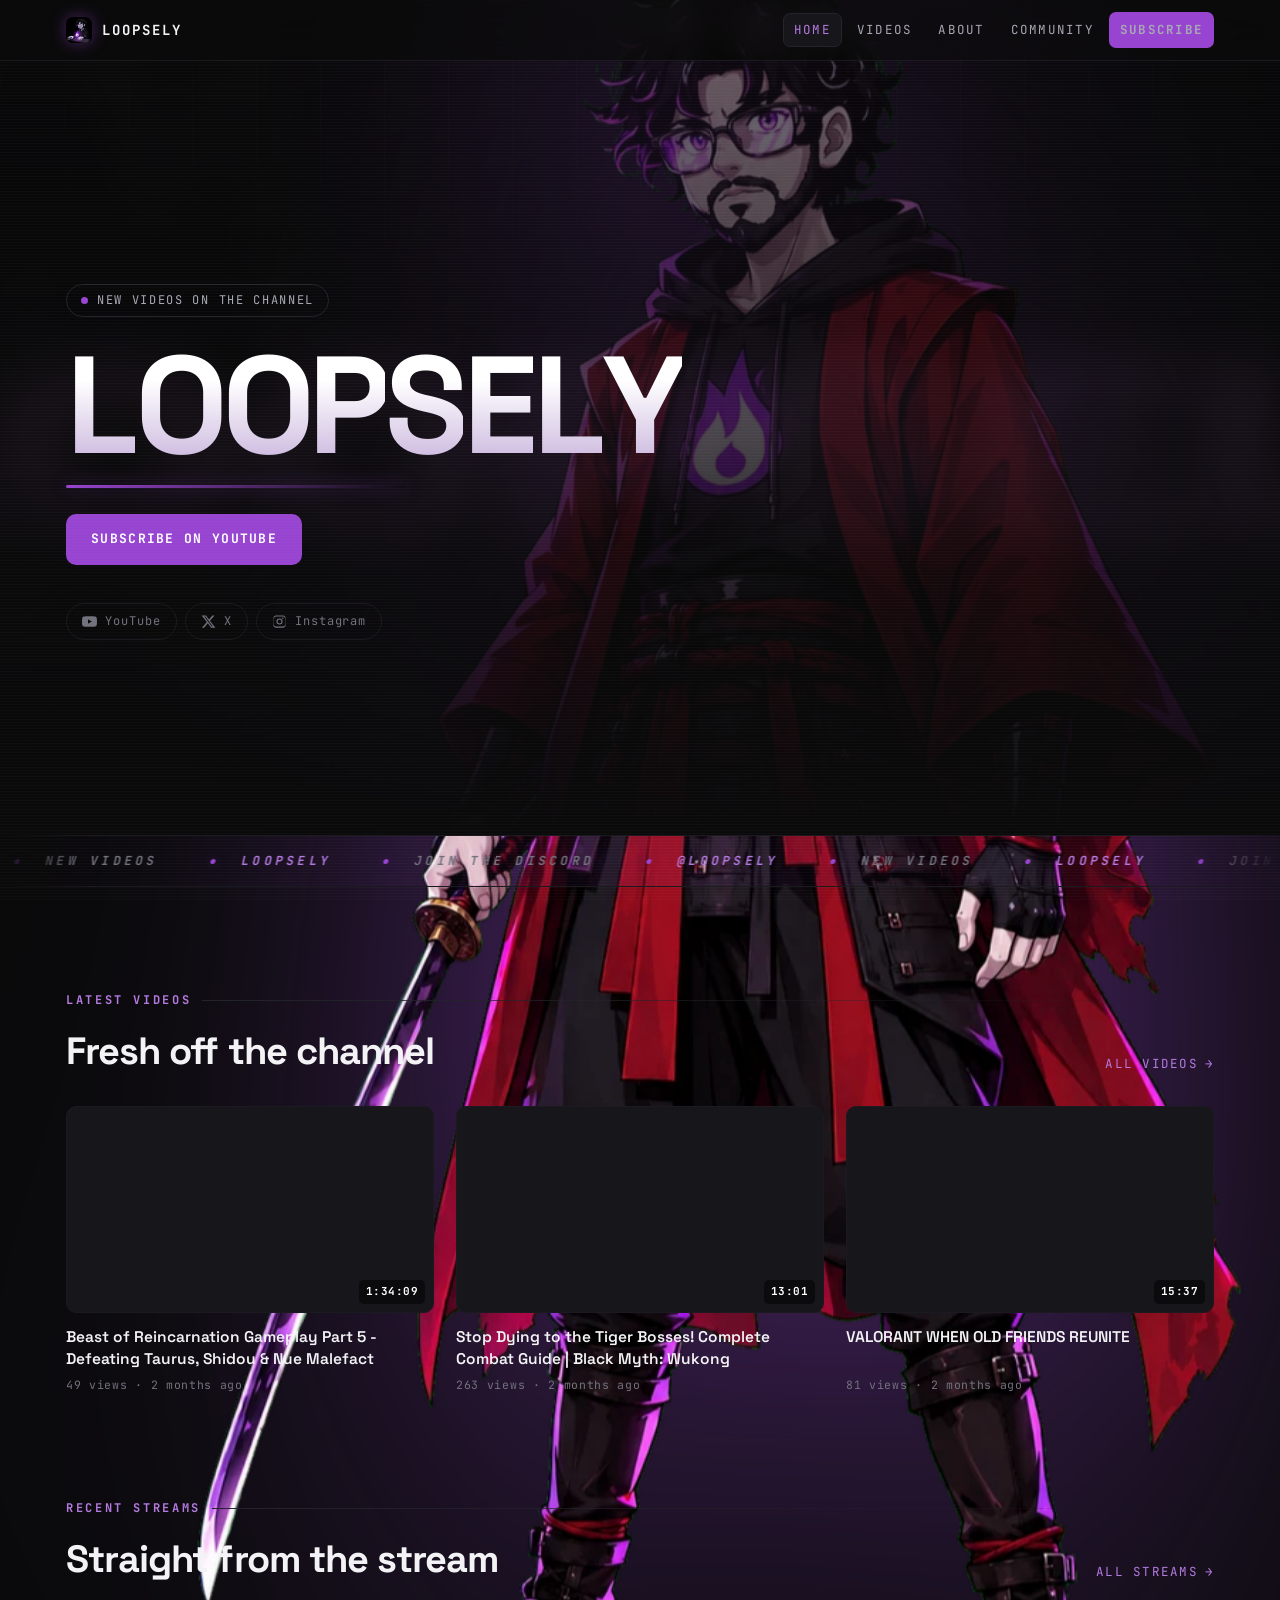
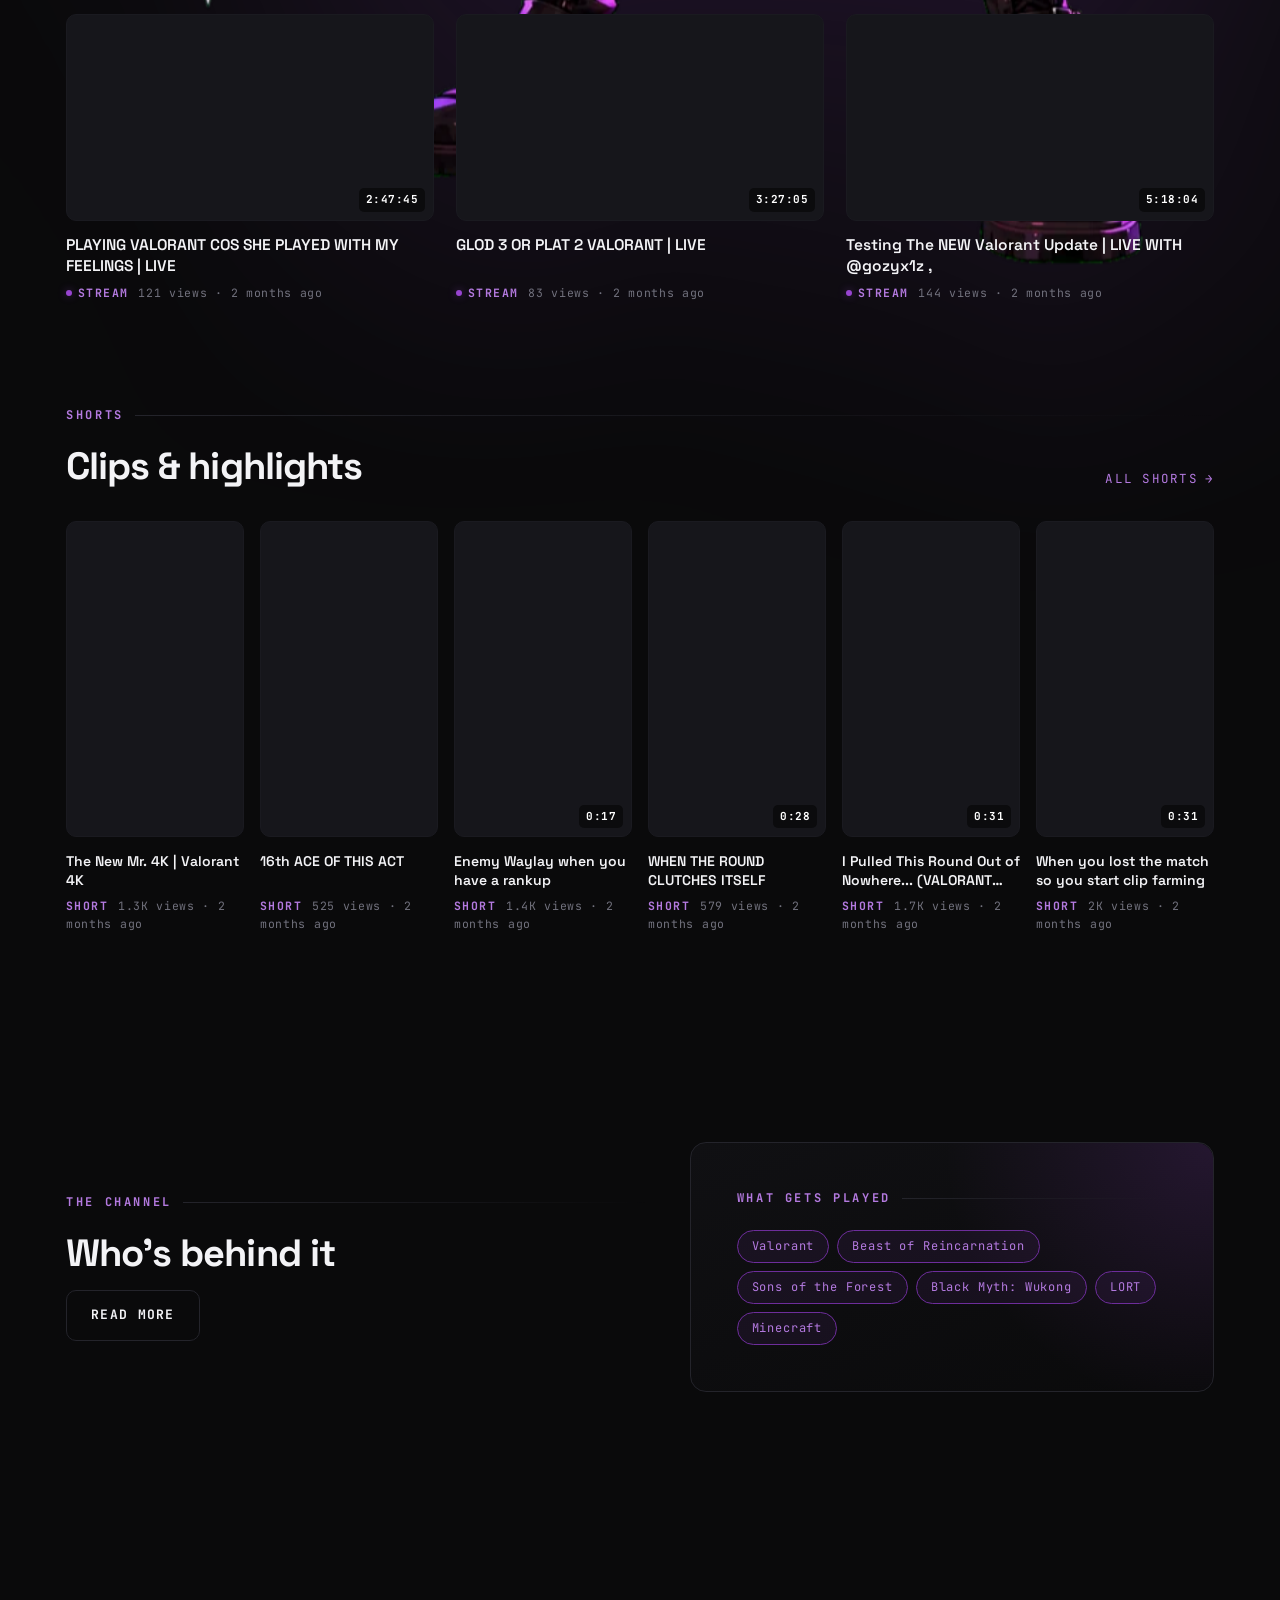
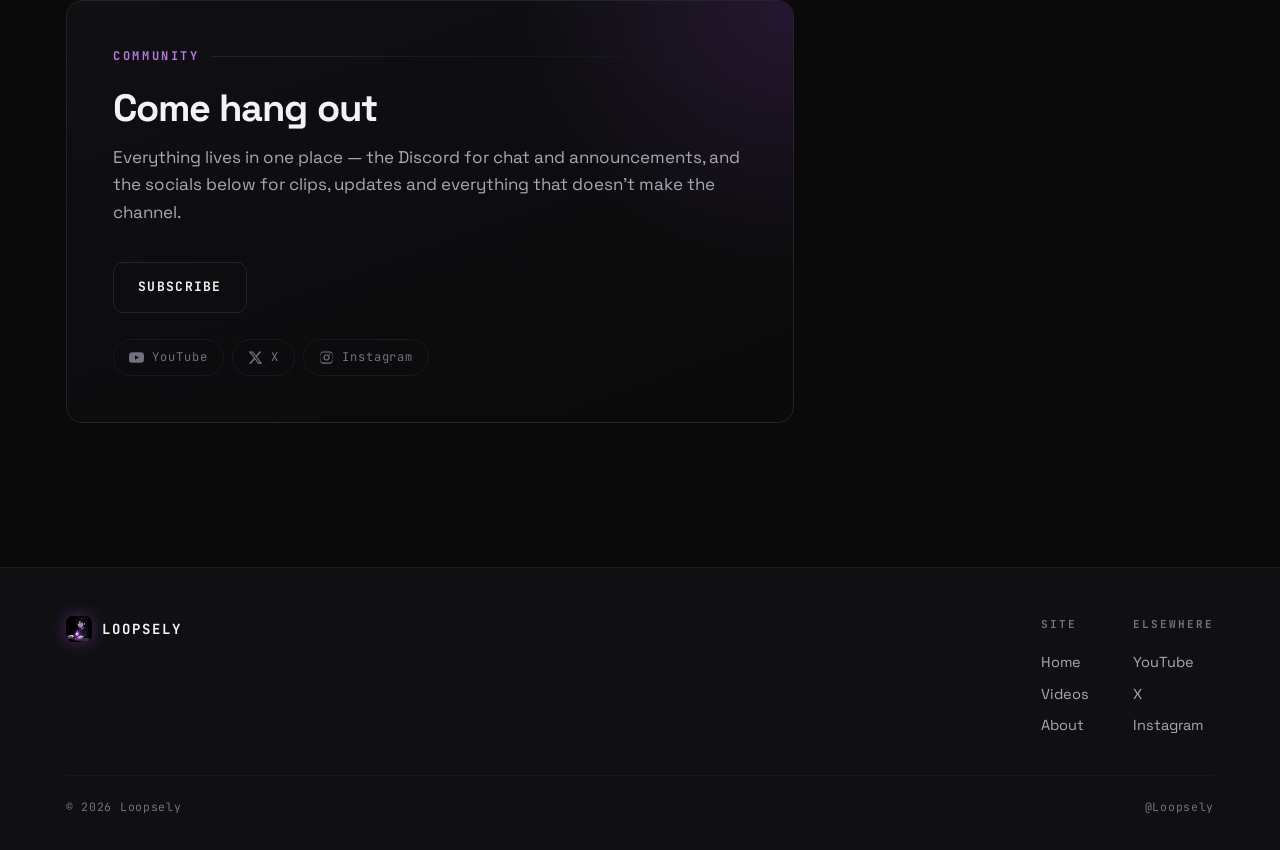
==== commit d3c4f358: "Add scroll-driven background character A figure rides the home page: a large centred close-up in the" ====
--- a/index.html
+++ b/index.html
@@ -21,6 +21,7 @@
 <link rel="stylesheet" href="https://fonts.googleapis.com/css2?family=JetBrains+Mono:wght@400;700&family=Space+Grotesk:wght@400;500;700&display=swap">
 <link rel="stylesheet" href="assets/css/style.css">
 <link rel="stylesheet" href="assets/css/motion.css">
+<link rel="stylesheet" href="assets/css/character.css">
 </head>
 <body>
 
@@ -28,6 +29,7 @@
 <div class="progress" aria-hidden="true"></div>
 <div class="noise" aria-hidden="true"></div>
 <div class="grid-bg" aria-hidden="true"></div>
+<div data-character aria-hidden="true"></div>
 
 <header class="nav">
   <div class="nav-in">
@@ -190,6 +192,7 @@
 <script src="assets/js/config.js"></script>
 <script src="assets/js/main.js"></script>
 <script src="assets/js/motion.js"></script>
+<script src="assets/js/character.js"></script>
 <script>document.getElementById("yr").textContent = new Date().getFullYear();</script>
 </body>
 </html>
--- a/assets/css/character.css
+++ b/assets/css/character.css
@@ -0,0 +1,126 @@
+/* ============================================================
+   LOOPSELY - background character
+   A figure that rides the page: centre in the hero, out to the
+   left, over to the right, back to centre at the end. Swings on
+   arrival, turns around when it changes sides.
+
+   Sits behind all content (main is z-index 1), never takes
+   pointer events, and disappears entirely for reduced motion.
+   Delete this file + character.js and nothing else notices.
+   ============================================================ */
+
+.char{
+  position:fixed;
+  /* Anchored to the FLOOR, not the middle of the screen. A standing
+     figure reads as standing only when its feet sit on a baseline. */
+  left:0; bottom:var(--char-floor, 0px);
+  z-index:0;
+  width:0; height:0;
+  pointer-events:none;
+  will-change:transform;
+  /* x comes from JS; the lerp there does the smoothing */
+}
+
+.char-in{
+  position:absolute;
+  left:0; bottom:0;
+  transform:translateX(-50%) scale(var(--s, 1)) rotateY(var(--turn, 0deg));
+  transform-origin:50% 100%;      /* scale from the feet up */
+  transform-style:preserve-3d;
+  transition:transform .55s cubic-bezier(.4,0,.2,1);
+  opacity:var(--char-opacity, 1);
+  filter:drop-shadow(0 0 60px rgba(151, 68, 208, .45));
+}
+
+/* Swing lives on its own layer so its rotation never fights the
+   position / scale / turn transform above it. */
+.char-body{
+  position:relative;
+  transform-origin:50% 88%;   /* pivot near the feet, like a real stance */
+}
+.char-body.ph-swing{ animation:ph-swing .62s cubic-bezier(.34,1.2,.5,1); }
+@keyframes ph-swing{
+  0%   { transform:rotate(0deg)   translateY(0); }
+  18%  { transform:rotate(-16deg) translateY(-6px); }   /* wind up */
+  46%  { transform:rotate(26deg)  translateY(2px); }    /* slash */
+  70%  { transform:rotate(-5deg)  translateY(0); }      /* recoil */
+  100% { transform:rotate(0deg)   translateY(0); }
+}
+
+/* frames stack on top of each other; only the active one shows */
+.char-frame{
+  position:absolute; left:50%; bottom:0;
+  transform:translateX(-50%);
+  height:var(--char-h, 92vh);
+  width:auto;
+  /* The global `img { max-width:100% }` resolves against this container,
+     which is deliberately zero-width - that would clamp every frame to
+     nothing. The figure is sized by height and its own aspect ratio. */
+  max-width:none;
+  opacity:0;
+  image-rendering:auto;
+  /* Cross-fade between poses. Hand-made frames differ a lot from each
+     other, so a hard cut reads as a strobe; a dissolve carries the eye
+     across the gap. */
+  transition:opacity var(--char-fade, 260ms) linear;
+  will-change:opacity;
+}
+.char-frame.on{ opacity:1; }
+
+/* A brief blur while a pose changes. Hand-drawn animation uses smear
+   frames for exactly this reason: the eye accepts a big jump if it is
+   blurred through, and rejects it when every frame is razor sharp. */
+.char-body{ transition:filter var(--char-fade, 260ms) ease-out; }
+.char-body.changing{ filter:blur(var(--char-smear, 5px)); }
+
+/* A held pose looks dead when it is perfectly still. A slow drift keeps
+   it breathing without pulling attention. */
+.char-body.floating{ animation:char-float 7.5s ease-in-out infinite; }
+@keyframes char-float{
+  0%,100% { transform:translateY(0); }
+  50%     { transform:translateY(calc(var(--char-float, 10px) * -1)); }
+}
+
+/* placeholder silhouette, used until real frames exist */
+.char-ph{
+  height:var(--char-h, 92vh);
+  width:auto;
+  display:block;
+  color:var(--accent);
+}
+.char-ph .blade{ color:var(--accent-lt); }
+
+/* A big figure standing in front of dark sections can swallow body text.
+   This is a soft floor glow that lifts it off the background instead. */
+.char-in::after{
+  content:""; position:absolute; left:50%; bottom:-4%;
+  width:120%; height:14%;
+  transform:translateX(-50%);
+  background:radial-gradient(ellipse at center, rgba(151,68,208,.28), transparent 70%);
+  pointer-events:none;
+}
+
+@media (max-width:760px){
+  /* Phones have no room beside the figure, so it sits back a little. */
+  .char-in{ opacity:calc(var(--char-opacity, 1) * .5); }
+  .char-frame, .char-ph{ height:calc(var(--char-h, 92vh) * .8); }
+}
+
+/* No character at all when motion is unwelcome. */
+@media (prefers-reduced-motion: reduce){
+  .char{ display:none !important; }
+}
+
+/* ============================================================
+   A lane for the figure.
+   Like the reference: on wide screens the closing section keeps
+   to the left so the character has clear space on the right
+   instead of being cut in half by a full-width panel.
+   ============================================================ */
+@media (min-width:1200px){
+  html.js #community .wrap{
+    max-width:760px;
+    margin-left:max(var(--gutter), calc((100vw - var(--maxw)) / 2));
+    margin-right:auto;
+  }
+}
